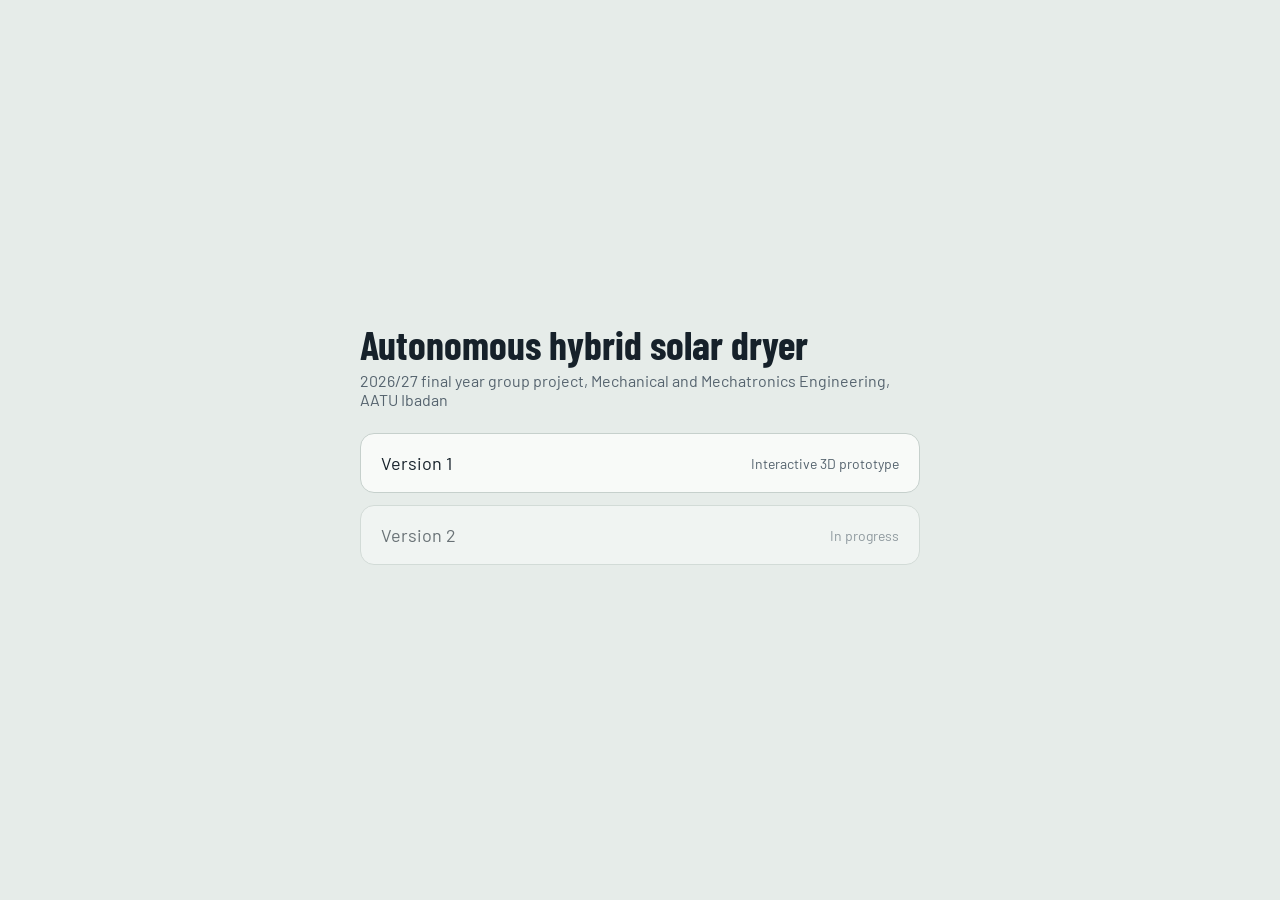
==== index.html @ 129a7034 "feat: initial hybrid solar dryer site with v1 3D prototype" ====
<!doctype html>
<html lang="en">
<head>
<meta charset="utf-8">
<meta name="viewport" content="width=device-width, initial-scale=1">
<title>Hybrid solar dryer prototypes</title>
<link href="https://fonts.googleapis.com/css2?family=Barlow:wght@400;500&family=Barlow+Condensed:wght@600&display=swap" rel="stylesheet">
<style>
:root{--bg:#E6ECE9;--ink:#16212A;--muted:#55636E;--line:#C6D0CC;--card:#F8FAF8;--btn:#16212A;--btnInk:#F6F8F7;color-scheme:light}
@media (prefers-color-scheme:dark){:root{--bg:#12181D;--ink:#E7EDEA;--muted:#98A6AF;--line:#33414B;--card:#1B232A;--btn:#E7EDEA;--btnInk:#12181D;color-scheme:dark}}
body{margin:0;min-height:100vh;display:grid;place-items:center;background:var(--bg);color:var(--ink);font-family:"Barlow",system-ui,sans-serif}
main{width:min(560px,90vw)}
h1{font-family:"Barlow Condensed","Arial Narrow",sans-serif;font-size:40px;line-height:1.05;margin:0 0 6px}
p{color:var(--muted);margin:0 0 24px}
a,.soon{display:flex;justify-content:space-between;align-items:center;padding:18px 20px;margin-bottom:12px;border:1px solid var(--line);border-radius:14px;background:var(--card);color:var(--ink);text-decoration:none;font-size:18px}
a:hover{border-color:var(--ink)}
a span,.soon span{font-size:14px;color:var(--muted)}
.soon{opacity:.6}
</style>
</head>
<body>
<main>
<h1>Autonomous hybrid solar dryer</h1>
<p>2026/27 final year group project, Mechanical and Mechatronics Engineering, AATU Ibadan</p>
<a href="/v1">Version 1 <span>Interactive 3D prototype</span></a>
<div class="soon">Version 2 <span>In progress</span></div>
</main>
</body>
</html>
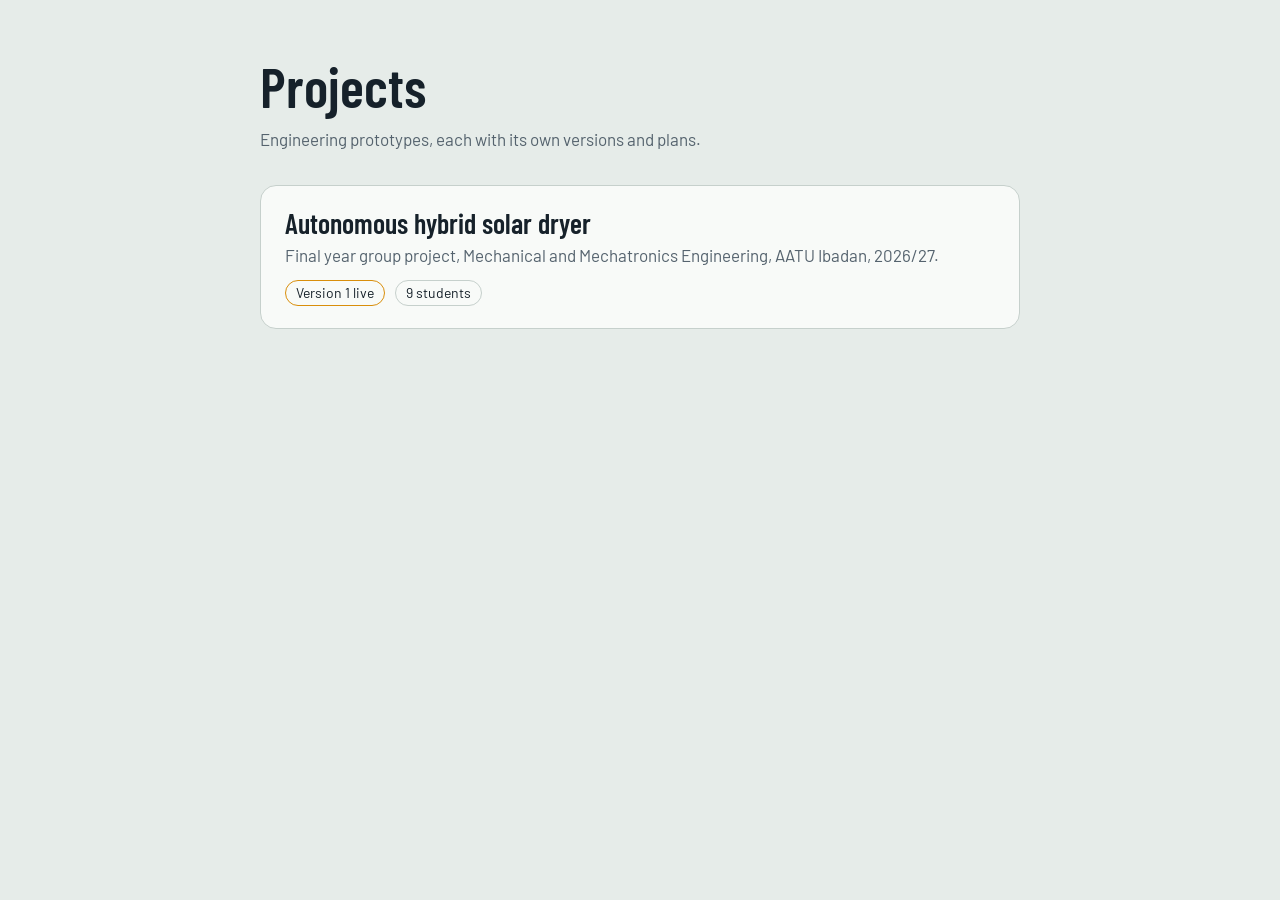
==== commit c6c5144b: "Restructure: projects hub > dryer > versions" ====
--- a/index.html
+++ b/index.html
@@ -1,29 +1,9 @@
-<!doctype html>
-<html lang="en">
-<head>
-<meta charset="utf-8">
-<meta name="viewport" content="width=device-width, initial-scale=1">
-<title>Hybrid solar dryer prototypes</title>
-<link href="https://fonts.googleapis.com/css2?family=Barlow:wght@400;500&family=Barlow+Condensed:wght@600&display=swap" rel="stylesheet">
-<style>
-:root{--bg:#E6ECE9;--ink:#16212A;--muted:#55636E;--line:#C6D0CC;--card:#F8FAF8;--btn:#16212A;--btnInk:#F6F8F7;color-scheme:light}
-@media (prefers-color-scheme:dark){:root{--bg:#12181D;--ink:#E7EDEA;--muted:#98A6AF;--line:#33414B;--card:#1B232A;--btn:#E7EDEA;--btnInk:#12181D;color-scheme:dark}}
-body{margin:0;min-height:100vh;display:grid;place-items:center;background:var(--bg);color:var(--ink);font-family:"Barlow",system-ui,sans-serif}
-main{width:min(560px,90vw)}
-h1{font-family:"Barlow Condensed","Arial Narrow",sans-serif;font-size:40px;line-height:1.05;margin:0 0 6px}
-p{color:var(--muted);margin:0 0 24px}
-a,.soon{display:flex;justify-content:space-between;align-items:center;padding:18px 20px;margin-bottom:12px;border:1px solid var(--line);border-radius:14px;background:var(--card);color:var(--ink);text-decoration:none;font-size:18px}
-a:hover{border-color:var(--ink)}
-a span,.soon span{font-size:14px;color:var(--muted)}
-.soon{opacity:.6}
-</style>
-</head>
-<body>
-<main>
-<h1>Autonomous hybrid solar dryer</h1>
-<p>2026/27 final year group project, Mechanical and Mechatronics Engineering, AATU Ibadan</p>
-<a href="/v1">Version 1 <span>Interactive 3D prototype</span></a>
-<div class="soon">Version 2 <span>In progress</span></div>
-</main>
-</body>
-</html>
+<!doctype html><html lang="en"><head><meta charset="utf-8"><meta name="viewport" content="width=device-width, initial-scale=1"><link rel="preconnect" href="https://fonts.googleapis.com"><link rel="preconnect" href="https://fonts.gstatic.com" crossorigin><link href="https://fonts.googleapis.com/css2?family=Barlow:wght@400;500;600&family=Barlow+Condensed:wght@600&display=swap" rel="stylesheet"><link rel="stylesheet" href="/assets/site.css"><title>Projects</title></head><body><main>
+<h1>Projects</h1>
+<p class="lede">Engineering prototypes, each with its own versions and plans.</p>
+<a class="card" href="/dryer">
+ <h3>Autonomous hybrid solar dryer</h3>
+ <p>Final year group project, Mechanical and Mechatronics Engineering, AATU Ibadan, 2026/27.</p>
+ <div class="meta"><span class="tag live">Version 1 live</span><span class="tag">9 students</span></div>
+</a>
+</main></body></html>
--- a/assets/site.css
+++ b/assets/site.css
@@ -0,0 +1,26 @@
+:root{--bg:#E6ECE9;--card:#F8FAF8;--ink:#16212A;--muted:#55636E;--line:#C6D0CC;--accent:#D98E0B;--btn:#16212A;--btnInk:#F6F8F7;color-scheme:light}
+@media (prefers-color-scheme:dark){:root{--bg:#12181D;--card:#1B232A;--ink:#E7EDEA;--muted:#98A6AF;--line:#33414B;--accent:#F0AE38;--btn:#E7EDEA;--btnInk:#12181D;color-scheme:dark}}
+*{box-sizing:border-box}
+body{margin:0;background:var(--bg);color:var(--ink);font-family:"Barlow",system-ui,-apple-system,"Segoe UI",sans-serif;font-size:17px;line-height:1.55}
+main{width:min(760px,90vw);margin:0 auto;padding:56px 0 80px}
+h1,h2,h3{font-family:"Barlow Condensed","Arial Narrow",system-ui,sans-serif;font-weight:600;line-height:1.08;margin:0}
+h1{font-size:clamp(38px,6vw,56px);margin-bottom:10px}
+h2{font-size:26px;margin:40px 0 12px}
+.lede{color:var(--muted);max-width:60ch;margin:0 0 32px}
+.crumb{font-size:14px;color:var(--muted);margin-bottom:28px}
+.crumb a{color:var(--muted)}
+a.card{display:block;padding:22px 24px;margin-bottom:14px;border:1px solid var(--line);border-radius:16px;background:var(--card);color:var(--ink);text-decoration:none;transition:border-color .15s}
+a.card:hover,a.card:focus-visible{border-color:var(--ink);outline:none}
+.card h3{font-size:28px;margin-bottom:4px}
+.card p{margin:0;color:var(--muted)}
+.card .meta{display:flex;gap:10px;flex-wrap:wrap;margin-top:12px;font-size:14px}
+.tag{border:1px solid var(--line);border-radius:999px;padding:1px 10px}
+.tag.live{border-color:var(--accent);color:var(--ink)}
+.card.off{opacity:.55;pointer-events:none}
+ul.plan{padding-left:20px;margin:0}
+ul.plan li{margin:6px 0}
+table{width:100%;border-collapse:collapse;font-size:15px}
+td,th{text-align:left;padding:9px 8px;border-bottom:1px solid var(--line);vertical-align:top}
+th{font-weight:500;color:var(--muted)}
+.cta{display:inline-block;margin-top:8px;padding:13px 22px;border-radius:12px;background:var(--btn);color:var(--btnInk);text-decoration:none;font-weight:600}
+.note{font-size:14px;color:var(--muted);margin-top:28px}
